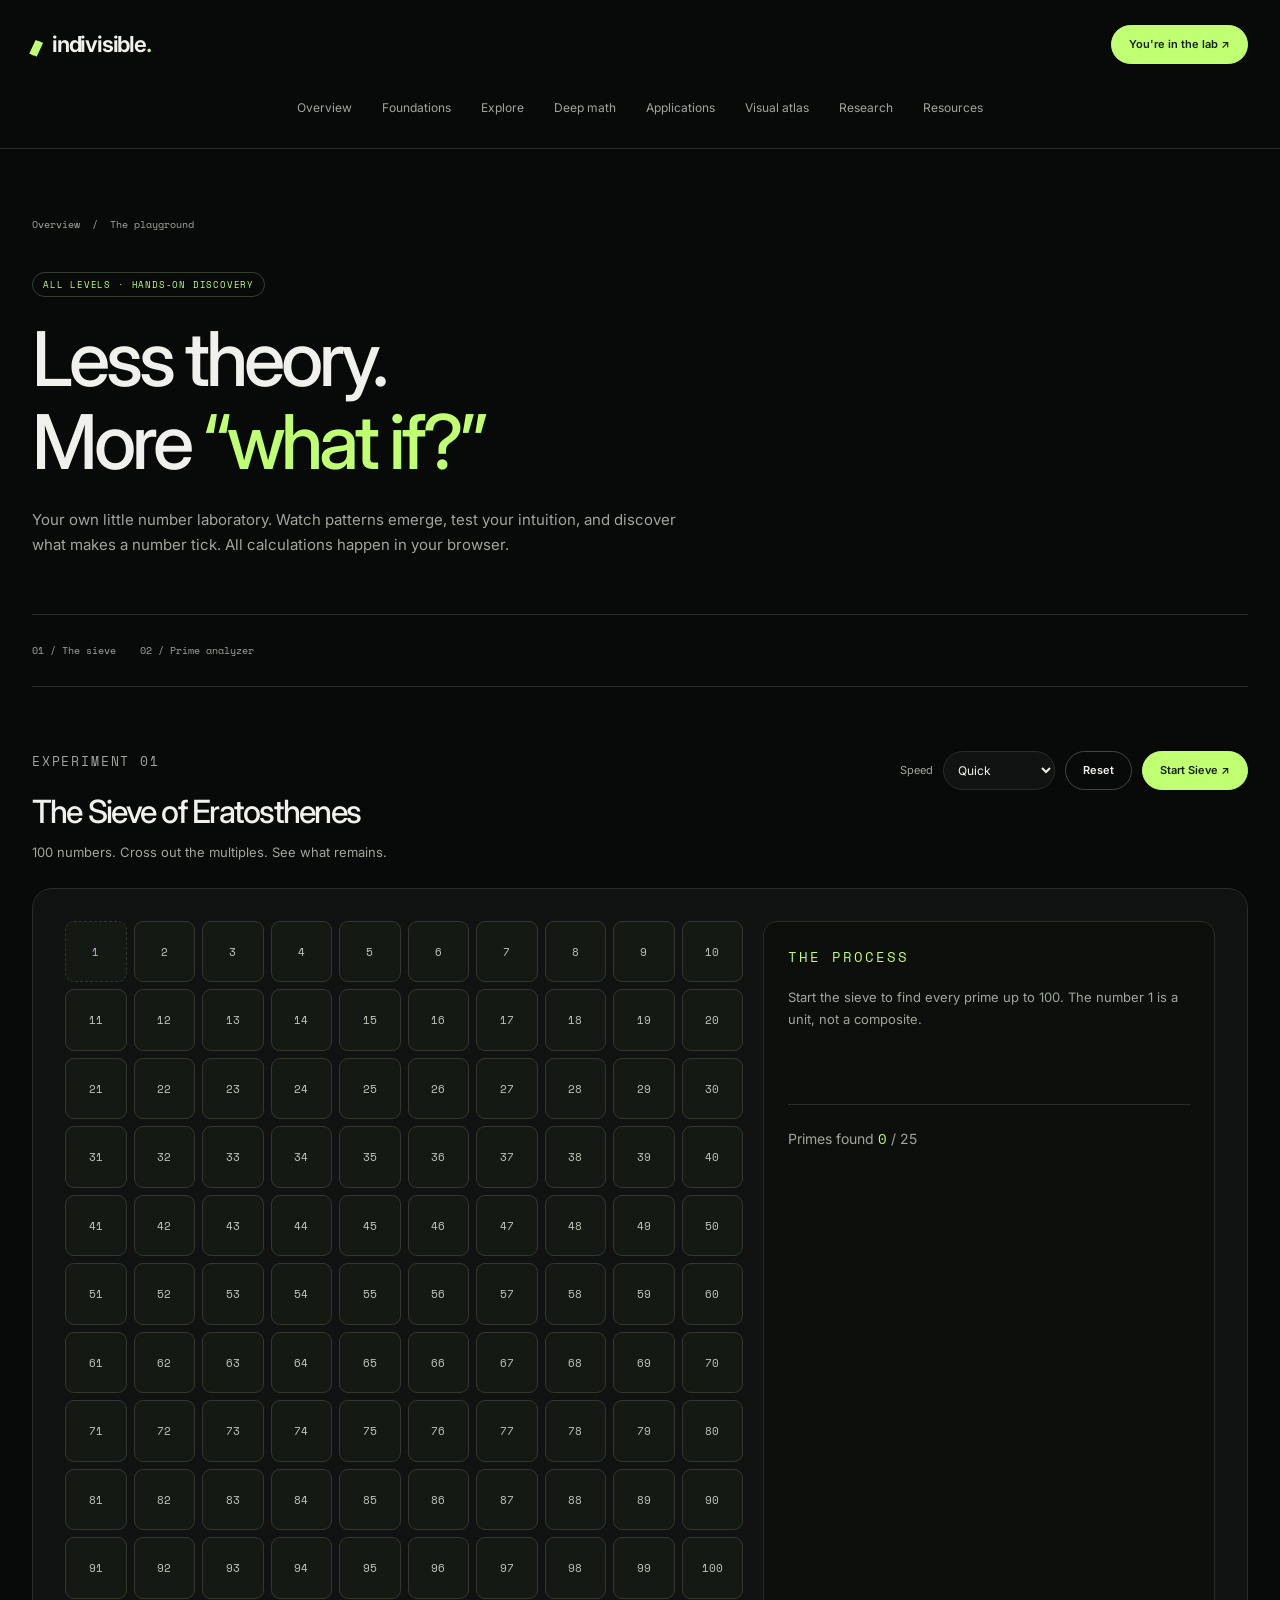
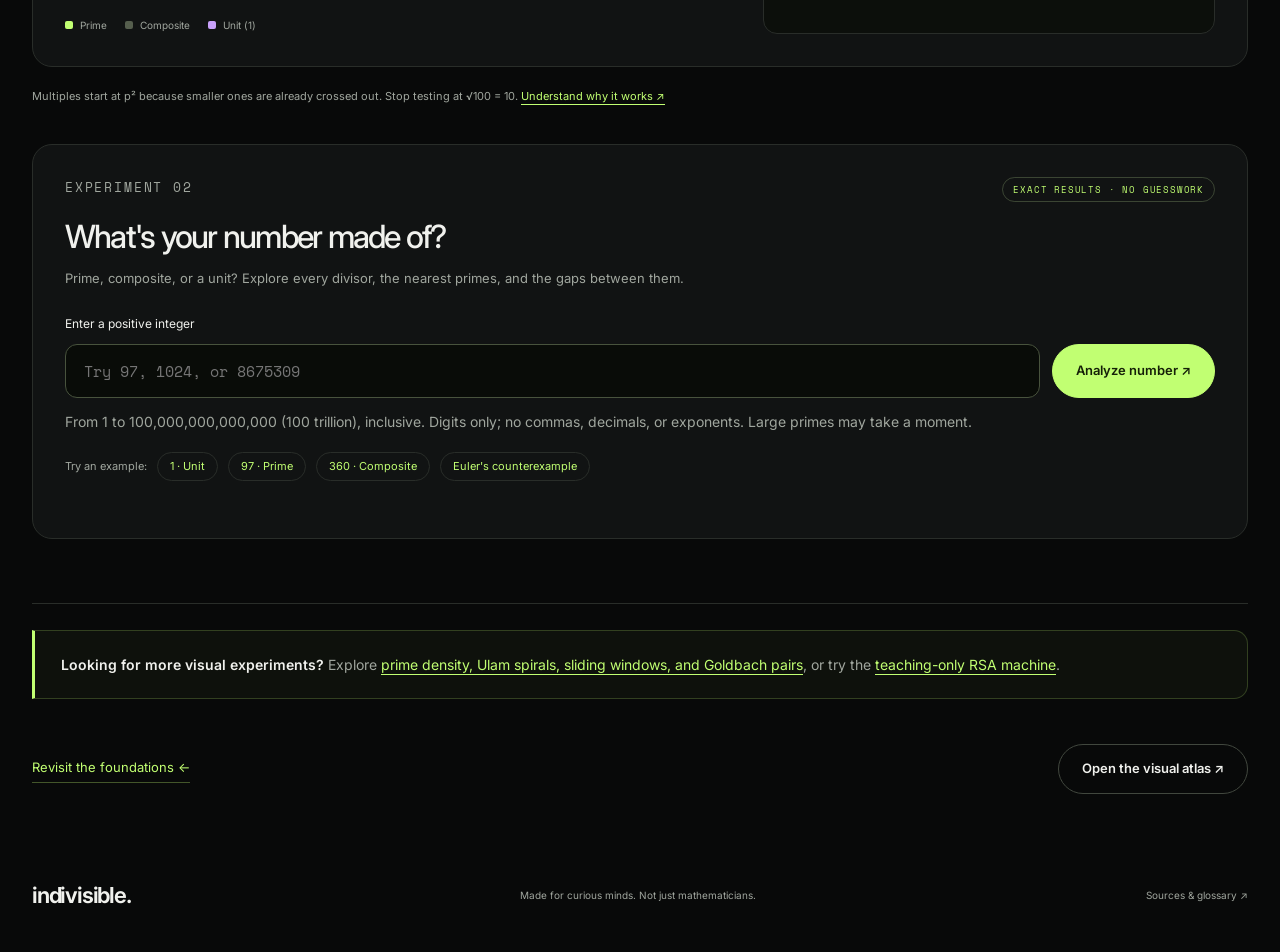
==== docs/playground.html @ 7be7fcda "Expand prime curriculum with visual lessons and research notes Add applications, research desk, elev" ====
<!DOCTYPE html>
<html lang="en">
<head>
    <meta charset="UTF-8"><meta name="viewport" content="width=device-width, initial-scale=1.0">
    <meta name="description" content="Explore an animated sieve and an exact prime analyzer with every divisor, nearest primes, and their gaps, for inputs up to 100 trillion.">
    <meta name="theme-color" content="#080909"><title>The Playground — Indivisible</title>
    <link rel="icon" type="image/svg+xml" href="assets/images/prism.svg"><link rel="stylesheet" href="assets/css/styles.css"><script src="scripts/math.js" defer></script><script src="scripts/app.js" defer></script>
</head>
<body>
    <a class="skip-link" href="#main">Skip to content</a>
    <header class="site-header">
        <a class="brand" href="index.html" aria-label="Indivisible home"><span class="brand-mark" aria-hidden="true">ıı</span> indivisible<span class="brand-dot">.</span></a>
        <nav aria-label="Main navigation"><a href="index.html">Overview</a><a href="foundations.html">Foundations</a><a href="explore.html">Explore</a><a href="advanced.html">Deep math</a><a href="applications.html">Applications</a><a href="visuals.html">Visual atlas</a><a href="research.html">Research</a><a href="resources.html">Resources</a></nav>
        <a class="button button-small" href="playground.html" aria-current="page">You're in the lab ↗</a>
    </header>
    <main id="main" class="container">
        <section class="page-hero">
            <div class="breadcrumbs"><a href="index.html">Overview</a><span>/</span><span>The playground</span></div>
            <span class="pill">ALL LEVELS · HANDS-ON DISCOVERY</span><h1>Less theory.<br>More <span class="text-lime">“what if?”</span></h1><p>Your own little number laboratory. Watch patterns emerge, test your intuition, and discover what makes a number tick. All calculations happen in your browser.</p>
        </section>
        <nav class="chapter-nav" aria-label="On this page"><a href="#interactive">01 / The sieve</a><a href="#analyzer">02 / Prime analyzer</a></nav>
        <noscript><p class="callout">These interactive tools require JavaScript. You can still read the <a class="prose-link" href="explore.html#algorithms">step-by-step sieve explanation</a>.</p></noscript>
        <section id="interactive" class="content-section">
            <div class="lab-toolbar"><div><p class="eyebrow">Experiment 01</p><h2>The Sieve of Eratosthenes</h2><p>100 numbers. Cross out the multiples. See what remains.</p></div><div class="lab-controls"><label for="sieveSpeed">Speed</label><select id="sieveSpeed"><option value="200">Step by step</option><option value="55" selected>Quick</option><option value="0">Instant</option></select><button type="button" id="resetBtn" class="button button-ghost button-small">Reset</button><button type="button" id="startBtn" class="button button-small">Start Sieve ↗</button></div></div>
            <div class="panel">
                <div class="sieve-layout">
                    <div><div id="gridContainer" class="sieve-grid" role="list" aria-label="Integers 1 to 100"></div><div class="legend"><span>Prime</span><span class="composite-key">Composite</span><span class="unit-key">Unit (1)</span></div></div>
                    <div class="sieve-status"><p class="eyebrow">The process</p><p id="statusText" role="status" aria-live="polite">Start the sieve to find every prime up to 100. The number 1 is a unit, not a composite.</p><p class="count-line">Primes found <span id="primeCount">0</span> / 25</p><div id="primeList" aria-label="Primes found"></div></div>
                </div>
            </div>
            <p class="source-note">Multiples start at p² because smaller ones are already crossed out. Stop testing at √100 = 10. <a href="explore.html#algorithms">Understand why it works ↗</a></p>
            <section id="analyzer" class="panel analyzer-section" aria-labelledby="analyzerTitle">
                <div class="lab-toolbar"><div><p class="eyebrow">Experiment 02</p><h2 id="analyzerTitle">What's your number made of?</h2><p>Prime, composite, or a unit? Explore every divisor, the nearest primes, and the gaps between them.</p></div><span class="pill">EXACT RESULTS · NO GUESSWORK</span></div>
                <form id="analyzerForm" novalidate>
                    <label class="input-label" for="primeInput">Enter a positive integer</label>
                    <div class="input-row"><input type="text" inputmode="numeric" id="primeInput" placeholder="Try 97, 1024, or 8675309" autocomplete="off" spellcheck="false" aria-describedby="inputHelp inputError" aria-invalid="false"><button type="submit" id="analyzeBtn" class="button">Analyze number ↗</button></div>
                    <p id="inputHelp" class="helper-text">From 1 to 100,000,000,000,000 (100 trillion), inclusive. Digits only; no commas, decimals, or exponents. Large primes may take a moment.</p>
                    <p id="inputError" class="error-message" role="alert"></p>
                </form>
                <div class="examples"><span>Try an example:</span><button type="button" data-example="1">1 · Unit</button><button type="button" data-example="97">97 · Prime</button><button type="button" data-example="360">360 · Composite</button><button type="button" data-example="4294967297">Euler's counterexample</button></div>
                <p id="analysisFeedback" class="analysis-feedback" role="status" aria-live="polite"></p>
                <div id="analyzerResult" hidden>
                    <div class="analysis-heading"><h3 id="classification"></h3><p id="classificationDetail"></p></div>
                    <section class="prime-neighbors" aria-labelledby="neighborsTitle">
                        <div class="divisor-toolbar"><h4 id="neighborsTitle">Your prime neighborhood</h4><p class="helper-text">The nearest primes strictly before and after your number.</p></div>
                        <div class="neighbor-grid">
                            <div class="neighbor-card"><span class="eyebrow">← Previous prime</span><strong id="previousPrime"></strong><p id="previousDistance"></p></div>
                            <div class="neighbor-card neighbor-input"><span class="eyebrow">Your number</span><strong id="neighborInput"></strong><p>Distances are measured from here.</p></div>
                            <div class="neighbor-card"><span class="eyebrow">Next prime →</span><strong id="nextPrime"></strong><p id="nextDistance"></p></div>
                        </div>
                        <div class="neighbor-span"><span>Span between surrounding primes</span><strong id="neighborSpan"></strong><p id="neighborExplanation"></p></div>
                        <p id="neighborLimitNote" class="helper-text" hidden>The next prime is above the analyzer's 100-trillion input limit; it is shown here for context.</p>
                    </section>
                    <div class="divisor-toolbar"><h4>Every positive divisor (<span id="divisorCount">0</span>)</h4><p class="helper-text">Select a divisor to reveal its factor pair.</p></div>
                    <div id="divisorList" class="divisor-list" role="region" aria-label="All positive divisors, in ascending order" tabindex="0"></div>
                    <p id="factorPair" aria-live="polite">Choose a divisor above.</p>
                </div>
            </section>
        </section>
        <div class="callout"><strong>Looking for more visual experiments?</strong> Explore <a class="prose-link" href="visuals.html">prime density, Ulam spirals, sliding windows, and Goldbach pairs</a>, or try the <a class="prose-link" href="applications.html#rsa">teaching-only RSA machine</a>.</div>
        <div class="next-chapter"><a class="text-link" href="foundations.html">Revisit the foundations ←</a><a class="button button-ghost" href="visuals.html">Open the visual atlas ↗</a></div>
    </main>
    <footer class="site-footer container"><a class="brand" href="index.html">indivisible.</a><p>Made for curious minds. Not just mathematicians.</p><a href="resources.html">Sources &amp; glossary ↗</a></footer>
</body>
</html>
---- docs/assets/css/styles.css ----
@import url('https://fonts.googleapis.com/css2?family=Inter:wght@400;450;500;550;600;650;700;750;800&family=Space+Mono:wght@400;700&display=swap');

:root { color-scheme: dark; --bg: #080909; --surface: #111313; --surface-high: #191c1b; --line: #292d29; --text: #f0f1ed; --muted: #a0a69e; --lime: #c1ff72; --purple: #c8a0fa; --cyan: #99e3e1; --font: 'Inter', Arial, sans-serif; --mono: 'Space Mono', monospace; }
* { box-sizing: border-box; }
html { scroll-behavior: smooth; scroll-padding-top: 120px; }
body { margin: 0; background: var(--bg); color: var(--text); font-family: var(--font); font-size: 15px; line-height: 1.7; -webkit-font-smoothing: antialiased; }
a { color: inherit; text-decoration: none; }
button, input, select { font: inherit; }
button, select { cursor: pointer; }
button:disabled { cursor: wait; opacity: .55; }
button { color: inherit; }
button, a, input, select, summary { -webkit-tap-highlight-color: transparent; }
:focus-visible { outline: 2px solid var(--lime); outline-offset: 5px; }
::selection { background: var(--lime); color: var(--bg); }
[hidden] { display: none !important; }
h1, h2, h3, h4, p { margin: 0; }
h1, h2, h3 { font-weight: 500; letter-spacing: -.055em; line-height: 1.1; }
h1 { font-size: clamp(48px, 5.9vw, 86px); }
h2 { font-size: clamp(32px, 4vw, 54px); }
h3 { font-size: 26px; letter-spacing: -.035em; }
h4 { font-size: 18px; }
p { color: var(--muted); }
sup { font-size: .55em; }
code, .mono { font-family: var(--mono); }
code { color: var(--lime); font-size: .9em; overflow-wrap: anywhere; }
strong { color: var(--text); font-weight: 600; }
.container { width: min(1280px, calc(100% - 96px)); margin-inline: auto; }
.section { padding-block: 85px; }
.text-lime { color: var(--lime); }
.muted { color: var(--muted); }
.eyebrow { font: 10px/1.6 var(--mono); letter-spacing: .14em; text-transform: uppercase; color: var(--muted); margin-bottom: 22px; }
.status-dot { display: inline-block; width: 7px; height: 7px; background: var(--lime); border-radius: 50%; margin-right: 9px; box-shadow: 0 0 12px #c1ff7250; }
.skip-link { position: fixed; left: 20px; top: -80px; z-index: 100; background: var(--lime); color: var(--bg); padding: 10px 20px; border-radius: 10px; }
.skip-link:focus { top: 10px; }
.site-header { min-height: 94px; width: min(1440px, 100%); padding: 20px 48px; margin: auto; display: flex; gap: 32px; align-items: center; justify-content: space-between; border-bottom: 1px solid var(--line); }
.brand { display: inline-flex; align-items: center; flex-shrink: 0; font-size: 22px; font-weight: 650; letter-spacing: -.055em; }
.brand-mark { font-size: 29px; letter-spacing: -5px; font-weight: 800; transform: rotate(25deg); margin-right: 14px; color: var(--lime); }
.brand-dot { color: var(--lime); }
.site-header nav { display: flex; gap: 25px; font-size: 12px; align-items: center; }
.site-header nav a { color: var(--muted); padding-block: 9px; white-space: nowrap; transition: color .2s; }
.site-header nav a:hover, .site-header nav a[aria-current] { color: var(--lime); }
.button { display: inline-flex; justify-content: center; align-items: center; gap: 24px; padding: 14px 23px; border: 1px solid var(--lime); border-radius: 100px; background: var(--lime); color: #152008; font-size: 13px; font-weight: 600; line-height: 1.5; transition: background .2s, transform .2s; }
.button:hover { background: #d7ffa6; transform: translateY(-2px); }
.button-small { padding: 10px 17px; font-size: 11px; white-space: nowrap; }
.button-ghost { background: transparent; color: var(--text); border-color: #41473e; }
.button-ghost:hover { background: #20271c; }
.button-row { display: flex; flex-wrap: wrap; gap: 14px; margin-top: 30px; }
.text-link { color: var(--lime); font-size: 13px; display: inline-block; border-bottom: 1px solid #c1ff7250; padding-bottom: 4px; }
.text-link:hover { border-color: var(--lime); }
.hero { display: grid; grid-template-columns: 1.05fr 1fr; align-items: center; min-height: 705px; padding-block: 62px 68px; position: relative; }
.hero-copy { position: relative; z-index: 1; }
.hero h1 { margin-bottom: 30px; }
.hero-description { font-size: 14px; line-height: 1.85; }
.hero-caption { display: flex; align-items: center; gap: 12px; font-size: 11px; color: var(--muted); margin-top: 39px; }
.mini-orbit { font-size: 25px; color: var(--lime); }
.hero-art { position: relative; min-width: 0; height: 570px; overflow: clip; background: radial-gradient(ellipse at 55% 48%, #648c1820, transparent 57%); }
.prism { width: 110%; height: 100%; position: absolute; top: 0; left: -5%; object-fit: contain; animation: float 9s ease-in-out infinite; }
.orbital { position: absolute; width: 92%; height: 58%; border: 1px solid #73836425; border-radius: 50%; left: 6%; top: 22%; transform: rotate(-36deg); }
.orbital-two { transform: rotate(42deg); width: 80%; left: 14%; }
.art-coordinate { position: absolute; font: 8px var(--mono); letter-spacing: .15em; color: #8a9586; }
.coordinate-top { top: 3%; right: 0; }
.coordinate-bottom { bottom: 0; left: 22%; }
.floating-number { position: absolute; width: 47px; height: 47px; border: 1px solid #7b8b6e60; border-radius: 14px; display: grid; place-items: center; font: 17px var(--mono); backdrop-filter: blur(12px); box-shadow: inset 0 0 20px #b9ff7710; }
.number-two { top: 15%; left: 8%; color: var(--lime); transform: rotate(-12deg); }
.number-three { right: 1%; top: 50%; color: var(--cyan); transform: rotate(13deg); }
.number-five { bottom: 9%; left: 15%; color: var(--purple); transform: rotate(8deg); }
.art-tag { position: absolute; bottom: 14%; right: 2%; border: 1px solid #86947e50; border-radius: 20px; background: #1b2319b0; padding: 7px 13px; font-size: 9px; backdrop-filter: blur(12px); }
@keyframes float { 50% { transform: translateY(-14px) rotate(2deg); } }
.ticker { border-block: 1px solid var(--line); background: #101210; overflow: hidden; }
.ticker-inner { display: flex; align-items: center; justify-content: space-between; gap: 32px; padding-block: 19px; white-space: nowrap; font: 9px var(--mono); letter-spacing: .08em; }
.asterisk { color: var(--lime); font-size: 22px; }
.section-heading { display: flex; justify-content: space-between; align-items: flex-end; gap: 35px; margin-bottom: 40px; }
.section-heading > p { font-size: 13px; max-width: 390px; }
.level-grid { display: grid; grid-template-columns: repeat(3, 1fr); gap: 20px; }
.level-card { padding: 28px; border: 1px solid var(--line); border-radius: 20px; background: linear-gradient(150deg, #161a14, #0f110f 70%); display: flex; flex-direction: column; transition: transform .25s, border-color .25s; }
.level-card:hover { transform: translateY(-7px); border-color: var(--lime); }
.level-purple { background: linear-gradient(150deg, #1b1722, #101012 70%); }
.level-purple:hover { border-color: var(--purple); }
.level-cyan { background: linear-gradient(150deg, #142022, #101213 70%); }
.level-cyan:hover { border-color: var(--cyan); }
.card-top, .card-footer { display: flex; justify-content: space-between; align-items: center; gap: 10px; }
.pill { display: inline-flex; padding: 5px 10px; border: 1px solid #71845c70; border-radius: 30px; font: 9px var(--mono); color: var(--lime); letter-spacing: .09em; }
.level-purple .pill { color: var(--purple); border-color: #8668a580; }
.level-cyan .pill { color: var(--cyan); border-color: #578b8a80; }
.card-arrow { font-size: 23px; color: var(--muted); }
.level-symbol { height: 158px; display: flex; justify-content: center; align-items: center; font: 70px var(--mono); letter-spacing: -.1em; color: var(--lime); text-shadow: 0 8px 40px #bcff6940; }
.level-symbol span { color: #46553b; transform: translateY(-8px) rotate(-14deg); }
.level-cyan .level-symbol { color: var(--cyan); text-shadow: 0 8px 40px #99e3e140; }
.level-cyan .level-symbol span { color: #43625f; margin-left: 12px; }
.symbol-rings { position: relative; }
.symbol-rings i { position: absolute; border: 12px solid #c5a0eb; width: 100px; height: 100px; border-radius: 50%; transform: rotateX(57deg) rotateY(-15deg); box-shadow: 0 8px 0 #594773; }
.symbol-rings i:nth-child(2) { top: 36px; left: calc(50% - 20px); border-color: #8a70a6; }
.symbol-rings i:nth-child(3) { top: 20px; left: calc(50% - 77px); border-color: #e0c0ff; }
.level-card .eyebrow { font-size: 8px; margin-bottom: 12px; }
.level-card h3 { margin-bottom: 16px; }
.level-card p:not(.eyebrow) { font-size: 12px; line-height: 1.9; }
.card-footer { border-top: 1px solid var(--line); margin-top: auto; padding-top: 22px; font: 8px/1.8 var(--mono); color: var(--muted); }
.level-card > div:nth-last-child(2) { padding-bottom: 27px; }
.feature-panel { border: 1px solid #3b4930; border-radius: 25px; padding: 64px; background: radial-gradient(ellipse at 90% 70%, #52732625, transparent 65%), #11150f; display: grid; grid-template-columns: 1.15fr 1fr; gap: 90px; align-items: center; }
.feature-panel h2 { margin-bottom: 24px; }
.feature-panel p:not(.eyebrow) { max-width: 415px; font-size: 13px; margin-bottom: 28px; }
.preview-grid { display: grid; grid-template-columns: repeat(5, 1fr); gap: 9px; transform: rotate(-7deg); }
.preview-grid span { aspect-ratio: 1; display: grid; place-items: center; border: 1px solid #35412f; border-radius: 11px; color: #687361; background: #182014; font-family: var(--mono); font-size: 16px; }
.preview-grid .lit { background: var(--lime); color: #243217; border-color: var(--lime); box-shadow: 0 0 24px #c1ff7218; }
.record-teaser { text-align: center; padding-block: 65px 115px; }
.record-equation { font: clamp(40px, 6.2vw, 78px) var(--mono); color: var(--lime); letter-spacing: -.06em; margin-block: 35px 20px; }
.record-equation sup { vertical-align: super; }
.record-teaser p:not(.eyebrow) { font-size: 13px; margin-bottom: 24px; }
.journey-end { border-block: 1px solid var(--line); padding-block: 42px; display: flex; justify-content: space-between; align-items: center; gap: 20px; }
.journey-end .eyebrow { margin: 0; }
.journey-end > a { font-size: clamp(26px, 4vw, 50px); letter-spacing: -.05em; }
.journey-end > a span { color: var(--lime); margin-left: 30px; }
.site-footer { display: flex; justify-content: space-between; align-items: center; padding-block: 38px; gap: 25px; }
.site-footer p, .site-footer > a:last-child { font-size: 10px; color: var(--muted); }

/* Learning pages share a quiet reading surface around the interactive elements. */
.page-hero { padding-block: 68px 56px; border-bottom: 1px solid var(--line); position: relative; }
.breadcrumbs { color: var(--muted); font: 10px var(--mono); margin-bottom: 38px; display: flex; gap: 12px; flex-wrap: wrap; }
.breadcrumbs a:hover { color: var(--lime); }
.page-hero .pill { margin-bottom: 20px; }
.page-hero h1 { max-width: 950px; margin-bottom: 24px; }
.page-hero > p:not(.eyebrow) { max-width: 650px; font-size: 15px; }
.chapter-nav { display: flex; gap: 24px; overflow-x: auto; padding-block: 24px; font: 10px var(--mono); color: var(--muted); border-bottom: 1px solid var(--line); }
.chapter-nav a { white-space: nowrap; padding: 4px 0; }
.chapter-nav a:hover { color: var(--lime); }
.content-section { padding-block: 64px; border-bottom: 1px solid var(--line); }
.content-section > h2 { margin-bottom: 25px; }
.lead { max-width: 760px; margin-bottom: 30px; }
.reading-grid { display: grid; grid-template-columns: repeat(2, minmax(0, 1fr)); gap: 24px; }
.reading-grid.three { grid-template-columns: repeat(3, minmax(0, 1fr)); }
.panel { background: var(--surface); padding: 32px; border: 1px solid var(--line); border-radius: 20px; min-width: 0; }
.panel h3, .panel h4 { margin-bottom: 18px; }
.panel p + p { margin-top: 18px; }
.panel p, .panel li { font-size: 14px; }
.panel .big-number { font: 52px var(--mono); color: var(--lime); margin-bottom: 20px; }
.panel ul, .panel ol { color: var(--muted); padding-left: 20px; }
.panel li + li { margin-top: 12px; }
.callout { background: #c1ff7209; border: 1px solid #c1ff7233; border-left: 3px solid var(--lime); border-radius: 0 14px 14px 0; padding: 22px 26px; margin-top: 26px; color: var(--muted); font-size: 14px; }
.callout.purple { border-color: #c8a0fa44; border-left-color: var(--purple); background: #c8a0fa08; }
.formula { font: clamp(18px, 2.3vw, 30px)/1.9 var(--mono); color: var(--lime); padding: 22px 0; overflow-wrap: anywhere; }
.source-note { font-size: 11px; color: var(--muted); margin-block: 20px; }
.source-note a, .prose-link { color: var(--lime); text-decoration: underline; text-underline-offset: 4px; }
.timeline { margin-top: 40px; }
.timeline-item { display: grid; grid-template-columns: 170px 1fr; gap: 42px; position: relative; padding-bottom: 36px; }
.timeline-item time { font: 12px var(--mono); color: var(--lime); padding-top: 6px; }
.timeline-item > div { border-left: 1px solid var(--line); padding-left: 32px; padding-bottom: 10px; position: relative; }
.timeline-item > div::before { content: ''; position: absolute; width: 9px; height: 9px; border-radius: 50%; background: var(--lime); left: -5px; top: 8px; }
.timeline-item h3 { font-size: 23px; margin-bottom: 12px; }
.timeline-item p { max-width: 720px; font-size: 14px; }
.table-scroll { overflow-x: auto; border: 1px solid var(--line); border-radius: 16px; }
table { width: 100%; border-collapse: collapse; text-align: left; font-size: 13px; }
caption { text-align: left; padding: 18px 22px; color: var(--muted); font-size: 11px; }
th, td { padding: 20px 22px; border-bottom: 1px solid var(--line); white-space: nowrap; }
th { font: 10px var(--mono); text-transform: uppercase; color: var(--muted); background: var(--surface); }
tbody tr:last-child td { border-bottom: 0; }
tbody tr:first-child { background: #c1ff7208; }
.tabs { display: flex; gap: 10px; overflow-x: auto; margin-bottom: 22px; padding: 5px; }
[role="tab"] { border: 1px solid var(--line); border-radius: 40px; background: transparent; padding: 12px 22px; color: var(--muted); white-space: nowrap; font-size: 12px; }
[role="tab"][aria-selected="true"] { background: var(--lime); color: #17210e; border-color: var(--lime); }
.algorithm-meta { display: flex; gap: 10px; flex-wrap: wrap; margin-bottom: 25px; }
.algorithm-meta .pill { color: var(--cyan); border-color: #99e3e140; }
.details-list { display: grid; gap: 12px; margin-top: 25px; }
details { border: 1px solid var(--line); border-radius: 14px; background: var(--surface); padding: 19px 24px; }
summary { cursor: pointer; color: var(--text); }
details[open] summary { color: var(--lime); margin-bottom: 18px; }
.prime-range { font: 12px/2.2 var(--mono); color: var(--muted); }
.next-chapter { display: flex; justify-content: space-between; flex-wrap: wrap; gap: 20px; align-items: center; padding-block: 45px; }
.glossary { display: grid; grid-template-columns: repeat(2, minmax(0, 1fr)); gap: 20px; margin: 0; }
.glossary > div { border-bottom: 1px solid var(--line); padding: 22px 0; }
dt { font-size: 19px; color: var(--lime); margin-bottom: 10px; }
dd { margin: 0; color: var(--muted); font-size: 14px; }
.source-list { list-style: none; padding: 0; }
.source-list li { padding: 20px 0; border-bottom: 1px solid var(--line); }
.source-list a { color: var(--lime); }
.source-list p { font-size: 13px; margin-top: 5px; }
.lab-toolbar { display: flex; justify-content: space-between; align-items: flex-start; gap: 25px; flex-wrap: wrap; margin-bottom: 25px; }
.lab-toolbar h2 { font-size: 32px; margin-bottom: 12px; }
.lab-toolbar p { font-size: 13px; }
.lab-controls { display: flex; align-items: center; gap: 10px; flex-wrap: wrap; }
.lab-controls label { font-size: 11px; color: var(--muted); }
select { background: var(--surface); color: var(--text); border: 1px solid var(--line); border-radius: 30px; padding: 10px; font-size: 12px; }
.sieve-layout { display: grid; grid-template-columns: 1.7fr 1fr; gap: 30px; }
.sieve-grid { display: grid; grid-template-columns: repeat(10, minmax(0, 1fr)); gap: 7px; }
.number-cell { aspect-ratio: 1; display: grid; place-items: center; font: 13px var(--mono); border: 1px solid #32382e; border-radius: 9px; background: #151914; color: #c1c8ba; transition: background .2s, color .2s, transform .2s; }
.number-cell.prime { background: var(--lime); color: #192610; border-color: var(--lime); }
.number-cell.composite { color: #858b80; background: #0c0e0b; text-decoration: line-through; border-color: #232720; }
.number-cell.unit { border-style: dashed; color: var(--purple); }
.number-cell.current { border-color: var(--cyan); background: #224b43; transform: scale(1.08); color: #fff; }
.legend { display: flex; gap: 18px; flex-wrap: wrap; margin-top: 18px; font-size: 10px; color: var(--muted); }
.legend span::before { content: ''; display: inline-block; width: 8px; height: 8px; border-radius: 2px; margin-right: 7px; background: var(--lime); }
.legend .composite-key::before { background: #555e4d; }
.legend .unit-key::before { background: var(--purple); }
.sieve-status { background: #0c0f0b; border: 1px solid var(--line); border-radius: 14px; padding: 24px; }
.sieve-status .eyebrow { color: var(--lime); margin-bottom: 15px; }
#statusText { min-height: 100px; font-size: 13px; }
.count-line { border-top: 1px solid var(--line); padding-top: 22px; margin-top: 20px; font-size: 12px; }
#primeCount { color: var(--lime); font-family: var(--mono); }
#primeList { display: flex; flex-wrap: wrap; gap: 6px; margin-top: 18px; }
#primeList span { padding: 4px 7px; border-radius: 5px; background: #c1ff7210; color: var(--lime); font: 11px var(--mono); }
.analyzer-section { margin-top: 38px; }
.input-label { display: block; margin-bottom: 10px; font-size: 12px; color: var(--text); }
.input-row { display: flex; gap: 12px; margin-bottom: 12px; }
.input-row input { min-width: 0; flex: 1; border: 1px solid #48533d; background: #090c08; border-radius: 12px; padding: 15px 18px; color: var(--text); font: 15px var(--mono); }
.input-row input[aria-invalid="true"] { border-color: #ffab9c; }
.helper-text { font-size: 11px; }
.examples { margin-block: 17px 25px; display: flex; flex-wrap: wrap; align-items: center; gap: 10px; font-size: 11px; color: var(--muted); }
.examples button { border: 1px solid var(--line); background: transparent; border-radius: 20px; color: var(--lime); padding: 4px 12px; font-size: 11px; }
.error-message { color: #ffab9c; font-size: 13px; }
.analysis-feedback { margin-top: 20px; font-size: 13px; color: var(--lime); }
.analysis-heading { margin-bottom: 20px; overflow-wrap: anywhere; }
.analysis-heading h3 { color: var(--lime); margin-bottom: 9px; }
.divisor-toolbar { display: flex; justify-content: space-between; align-items: center; gap: 20px; margin-block: 28px 15px; }
.divisor-toolbar h4 { font-size: 14px; }
.prime-neighbors { border-block: 1px solid var(--line); padding-bottom: 24px; margin-top: 28px; }
.neighbor-grid { display: grid; grid-template-columns: repeat(3, minmax(0, 1fr)); gap: 12px; }
.neighbor-card { border: 1px solid #38432e; background: #0d120b; border-radius: 14px; padding: 22px 18px; min-width: 0; }
.neighbor-card .eyebrow { display: block; margin-bottom: 14px; font-size: 9px; }
.neighbor-card strong { display: block; color: var(--lime); font: clamp(14px, 1.65vw, 23px)/1.6 var(--mono); overflow-wrap: anywhere; }
.neighbor-card p { margin-top: 12px; font-size: 11px; overflow-wrap: anywhere; }
.neighbor-input { background: #c1ff7210; border-color: #c1ff7244; }
.neighbor-input strong { color: var(--text); }
.neighbor-span { padding-top: 20px; }
.neighbor-span > span { display: block; color: var(--muted); font-size: 12px; }
.neighbor-span strong { display: block; color: var(--lime); font: 14px/1.8 var(--mono); margin-top: 6px; overflow-wrap: anywhere; }
.neighbor-span p, #neighborLimitNote { font-size: 11px; margin-top: 10px; }
.divisor-list { display: flex; flex-wrap: wrap; gap: 8px; max-height: 260px; overflow-y: auto; border: 1px solid var(--line); border-radius: 12px; padding: 15px; overscroll-behavior: contain; }
.divisor-list button { border: 1px solid #38432e; background: #151c11; color: var(--text); border-radius: 7px; padding: 7px 11px; font: 12px var(--mono); }
.divisor-list button:hover, .divisor-list button[aria-pressed="true"] { background: var(--lime); color: #13220a; }
#factorPair { margin-top: 17px; color: var(--lime); font: 13px/1.8 var(--mono); overflow-wrap: anywhere; min-height: 26px; }
.wave-visual { height: 95px; display: flex; align-items: center; justify-content: center; gap: 7px; margin: 25px 0; }
.wave-visual i { height: var(--height); width: 5px; border-radius: 4px; background: linear-gradient(var(--purple), #674793); }
.clock-visual { border: 1px solid #758957; border-radius: 50%; width: 115px; height: 115px; margin: 25px auto; position: relative; display: grid; place-items: center; font: 30px var(--mono); color: var(--lime); background: radial-gradient(#c1ff7210, transparent); }
.clock-visual::after { content: 'mod 7'; font: 9px var(--mono); position: absolute; bottom: 16px; color: var(--muted); }
@media (min-width: 1500px) { .hero { min-height: 770px; } .hero-art { height: 620px; } }
@media (max-width: 1280px) {
    .container { width: calc(100% - 64px); }
    .site-header { padding-inline: 32px; gap: 20px; flex-wrap: wrap; }
    .site-header nav { order: 3; width: 100%; justify-content: center; gap: 30px; }
    .hero { min-height: 630px; }
    .hero-art { height: 470px; }
    .level-card { padding: 23px; }
    .feature-panel { padding: 40px; gap: 45px; }
    .ticker-inner { justify-content: flex-start; }
    .sieve-layout { grid-template-columns: 1.5fr 1fr; gap: 20px; }
    .number-cell { font-size: 11px; }
}
@media (max-width: 760px) {
    .container { width: calc(100% - 40px); }
    .site-header { padding: 17px 20px 12px; gap: 15px; }
    .site-header nav { overflow-x: auto; justify-content: flex-start; gap: 24px; min-width: 0; scrollbar-width: thin; scrollbar-color: #3a4530 transparent; }
    .brand { font-size: 21px; }
    .hero { grid-template-columns: 1fr; padding-top: 48px; padding-bottom: 28px; }
    .hero h1 { font-size: clamp(45px, 10vw, 74px); }
    .hero-description { font-size: 13px; }
    .hero-art { height: 420px; width: 100%; max-width: 470px; margin: 35px auto 0; }
    .hero-caption { margin-top: 25px; }
    .art-tag { right: 2%; }
    .coordinate-top { right: 5%; }
    .section { padding-block: 50px; }
    .section-heading { flex-direction: column; align-items: flex-start; gap: 20px; }
    .level-grid { grid-template-columns: 1fr; }
    .level-card { padding: 28px; }
    .level-symbol { height: 140px; }
    .level-card p:not(.eyebrow) { font-size: 14px; }
    .card-footer { font-size: 9px; }
    .feature-panel { grid-template-columns: 1fr; gap: 55px; padding: 32px 25px 45px; }
    .preview-grid { max-width: 320px; width: 90%; margin: auto; }
    .record-teaser { padding-block: 45px 70px; }
    .record-equation { font-size: clamp(29px, 8vw, 50px); }
    .journey-end, .site-footer { flex-wrap: wrap; }
    .site-footer { gap: 18px; }
    .site-footer p { order: 3; width: 100%; }
    .page-hero { padding-block: 40px; }
    .page-hero h1 { font-size: 46px; }
    .content-section { padding-block: 42px; }
    .reading-grid, .reading-grid.three, .glossary { grid-template-columns: 1fr; }
    .panel { padding: 23px; }
    .timeline-item { grid-template-columns: 1fr; gap: 14px; padding-bottom: 30px; }
    .timeline-item > div { padding-left: 23px; }
    .sieve-layout { grid-template-columns: 1fr; }
    .sieve-grid { gap: 4px; }
    .number-cell { border-radius: 5px; font-size: 11px; }
    #statusText { min-height: 65px; }
    .input-row { flex-direction: column; }
    .input-row input { width: 100%; font-size: 13px; }
    .divisor-toolbar { align-items: flex-start; flex-direction: column; gap: 8px; }
    .neighbor-grid { grid-template-columns: 1fr; }
    .neighbor-card strong { font-size: 19px; }
    .desktop-break { display: none; }
}
@media (max-width: 380px) { .hero h1 { font-size: 41px; } .hero-art { height: 335px; } .number-cell { font-size: 9px; } .panel { padding: 17px; } .button { padding-inline: 18px; } .page-hero h1 { font-size: 39px; } }
@media (prefers-reduced-motion: reduce) { html { scroll-behavior: auto; } *, *::before, *::after { animation: none !important; transition: none !important; } }

/* Shared teaching surfaces: data remains readable independently of the graphics. */
.interactive-lesson { margin-top: 28px; }
.lesson-controls { display: flex; align-items: flex-end; flex-wrap: wrap; gap: 18px; margin-bottom: 20px; }
.lesson-controls label { display: flex; flex-direction: column; gap: 8px; font-size: 12px; color: var(--muted); flex: 1 1 170px; min-width: 0; max-width: 290px; }
.lesson-controls input, .lesson-controls select, .catalog-search { min-width: 0; width: 100%; background: #090c08; color: var(--text); border: 1px solid #48533d; border-radius: 10px; padding: 12px 15px; font: 13px var(--mono); }
.lesson-controls input[type="range"] { accent-color: var(--lime); padding: 10px 0; min-height: 45px; border: 0; }
.lesson-svg { display: block; width: 100%; height: auto; max-height: 380px; margin: 20px auto; overflow: visible; }
.factor-svg { max-height: 530px; }
.window-svg { max-height: 170px; }
.spiral-svg { max-width: 620px; max-height: none; overflow: hidden; background: #0a0d08; border: 1px solid var(--line); border-radius: 10px; }
.spiral-svg rect { cursor: pointer; }
.clock-svg { max-width: 310px; }
.lesson-summary { color: var(--lime); font: 13px/1.9 var(--mono); margin-top: 24px; overflow-wrap: anywhere; }
.lesson-summary + p { margin-top: 14px; }
.lesson-notes { margin-top: 26px; }
.content-section > details, .lesson-notes + details { margin-top: 20px; }
details p { font-size: 14px; }
details p + p { margin-top: 15px; }
.discovery-card { display: block; transition: border-color .2s, transform .2s; }
.discovery-card:hover { border-color: var(--lime); transform: translateY(-3px); }
.discovery-card h3, .panel > .pill + h3, .panel > .status-label + h3 { margin-top: 24px; }
.euclid-steps { padding-left: 24px; margin: 28px 0; }
.euclid-step { padding-block: 12px; font: 15px/1.8 var(--mono); }
.remainder-bar { display: block; height: 5px; background: linear-gradient(90deg, var(--lime), #47622a); margin-top: 9px; border-radius: 5px; }
.chart-legend { display: flex; flex-wrap: wrap; gap: 20px; font-size: 11px; }
.chart-legend span::before { content: ''; display: inline-block; width: 16px; height: 3px; vertical-align: middle; margin-right: 7px; }
.key-lime::before { background: var(--lime); }
.key-purple::before { background: var(--purple); }
.metric-row { display: grid; grid-template-columns: repeat(2, minmax(0, 1fr)); gap: 18px; }
.metric-card { border: 1px solid var(--line); border-radius: 14px; padding: 22px; background: #0c100a; min-width: 0; }
.metric-card > span { display: block; color: var(--muted); font-size: 12px; margin-bottom: 14px; }
.metric-card strong { color: var(--lime); font: clamp(23px, 3vw, 38px) var(--mono); overflow-wrap: anywhere; }
.metric-card small { display: block; color: var(--muted); font-size: 12px; margin-top: 10px; }
.rsa-flow { margin-block: 25px; }
.compact-table { align-self: start; }
.compact-table th, .compact-table td { text-align: center; padding: 8px 9px; font: 11px var(--mono); }
.compact-table caption { padding: 12px; font-size: 10px; }
.compact-table .inverse-cell { color: #152008; background: var(--lime); }
.comparison-row { margin: 25px 0; display: grid; grid-template-columns: minmax(0, 1fr) auto; gap: 12px; align-items: center; }
.comparison-row > span { color: var(--muted); font-size: 13px; }
.comparison-row > strong { font: 15px var(--mono); }
.comparison-track { height: 16px; border-radius: 8px; background: #242b20; overflow: hidden; grid-column: 1 / -1; }
.comparison-track i { height: 100%; display: block; background: var(--purple); border-radius: 8px; }
.comparison-track .lime-bar { background: var(--lime); }
.pair-list { max-height: 380px; overflow-y: auto; margin-top: 25px; padding: 8px; border: 1px solid var(--line); border-radius: 12px; overscroll-behavior: contain; }
.goldbach-pair { display: grid; grid-template-columns: 105px 1fr; align-items: center; gap: 15px; padding: 8px; }
.goldbach-pair > span:first-child { font: 12px var(--mono); color: var(--text); }
.pair-bar { display: block; height: 14px; background: var(--purple); border-radius: 5px; overflow: hidden; }
.pair-bar i { height: 100%; display: block; background: var(--lime); }
.scroll-notes { max-height: 180px; overflow-y: auto; padding: 15px; border: 1px solid var(--line); border-radius: 10px; }
.topic-grid { display: grid; grid-template-columns: repeat(3, minmax(0, 1fr)); gap: 15px; margin-top: 30px; }
.topic-card { padding: 23px; border: 1px solid var(--line); border-radius: 15px; background: var(--surface); display: block; }
.topic-card:hover { border-color: var(--lime); }
.topic-card strong { display: block; font-size: 16px; margin-bottom: 10px; }
.topic-card span { display: block; color: var(--muted); font-size: 12px; }
.catalog-search { max-width: 640px; margin-bottom: 12px; }
.research-notes { display: grid; gap: 25px; }
.research-note { padding: 36px; }
.research-note h3 { font-size: 30px; max-width: 950px; }
.research-note .byline { font-size: 12px; color: var(--cyan); margin-bottom: 24px; }
.research-meta, .status-key { display: flex; gap: 15px; flex-wrap: wrap; align-items: center; margin-bottom: 25px; }
.research-meta time { font: 10px var(--mono); color: var(--muted); }
.status-label { font: 9px/1.6 var(--mono); letter-spacing: .04em; padding: 5px 9px; border: 1px solid; border-radius: 7px; display: inline-block; }
.status-label.proved { color: var(--lime); border-color: #c1ff7250; background: #c1ff7209; }
.status-label.computed { color: var(--cyan); border-color: #99e3e150; background: #99e3e109; }
.status-label.open { color: var(--purple); border-color: #c8a0fa50; background: #c8a0fa09; }
.research-note details { margin-top: 22px; }
.research-checklist { padding-left: 23px; color: var(--muted); max-width: 950px; }
.research-checklist li { margin-bottom: 18px; padding-left: 10px; }
.warning { border-color: #d0b46f50; border-left-color: #d0b46f; background: #d0b46f09; margin-bottom: 25px; }
@media (max-width: 1100px) { .topic-grid { grid-template-columns: repeat(2, minmax(0, 1fr)); } }
@media (max-width: 760px) {
    .lesson-controls label { max-width: none; }
    .topic-grid, .metric-row { grid-template-columns: 1fr; }
    .research-note { padding: 24px; }
    .research-note h3 { font-size: 25px; }
    .comparison-row { grid-template-columns: 1fr; gap: 8px; }
    .comparison-track { grid-column: 1; }
    .euclid-step { font-size: 12px; }
    .goldbach-pair { grid-template-columns: 90px 1fr; gap: 8px; }
    .goldbach-pair > span:first-child { font-size: 10px; }
    .lesson-summary { font-size: 12px; }
    #distributionSvg text, #windowSvg text, #progressionSvg text { font-size: 22px; }
}
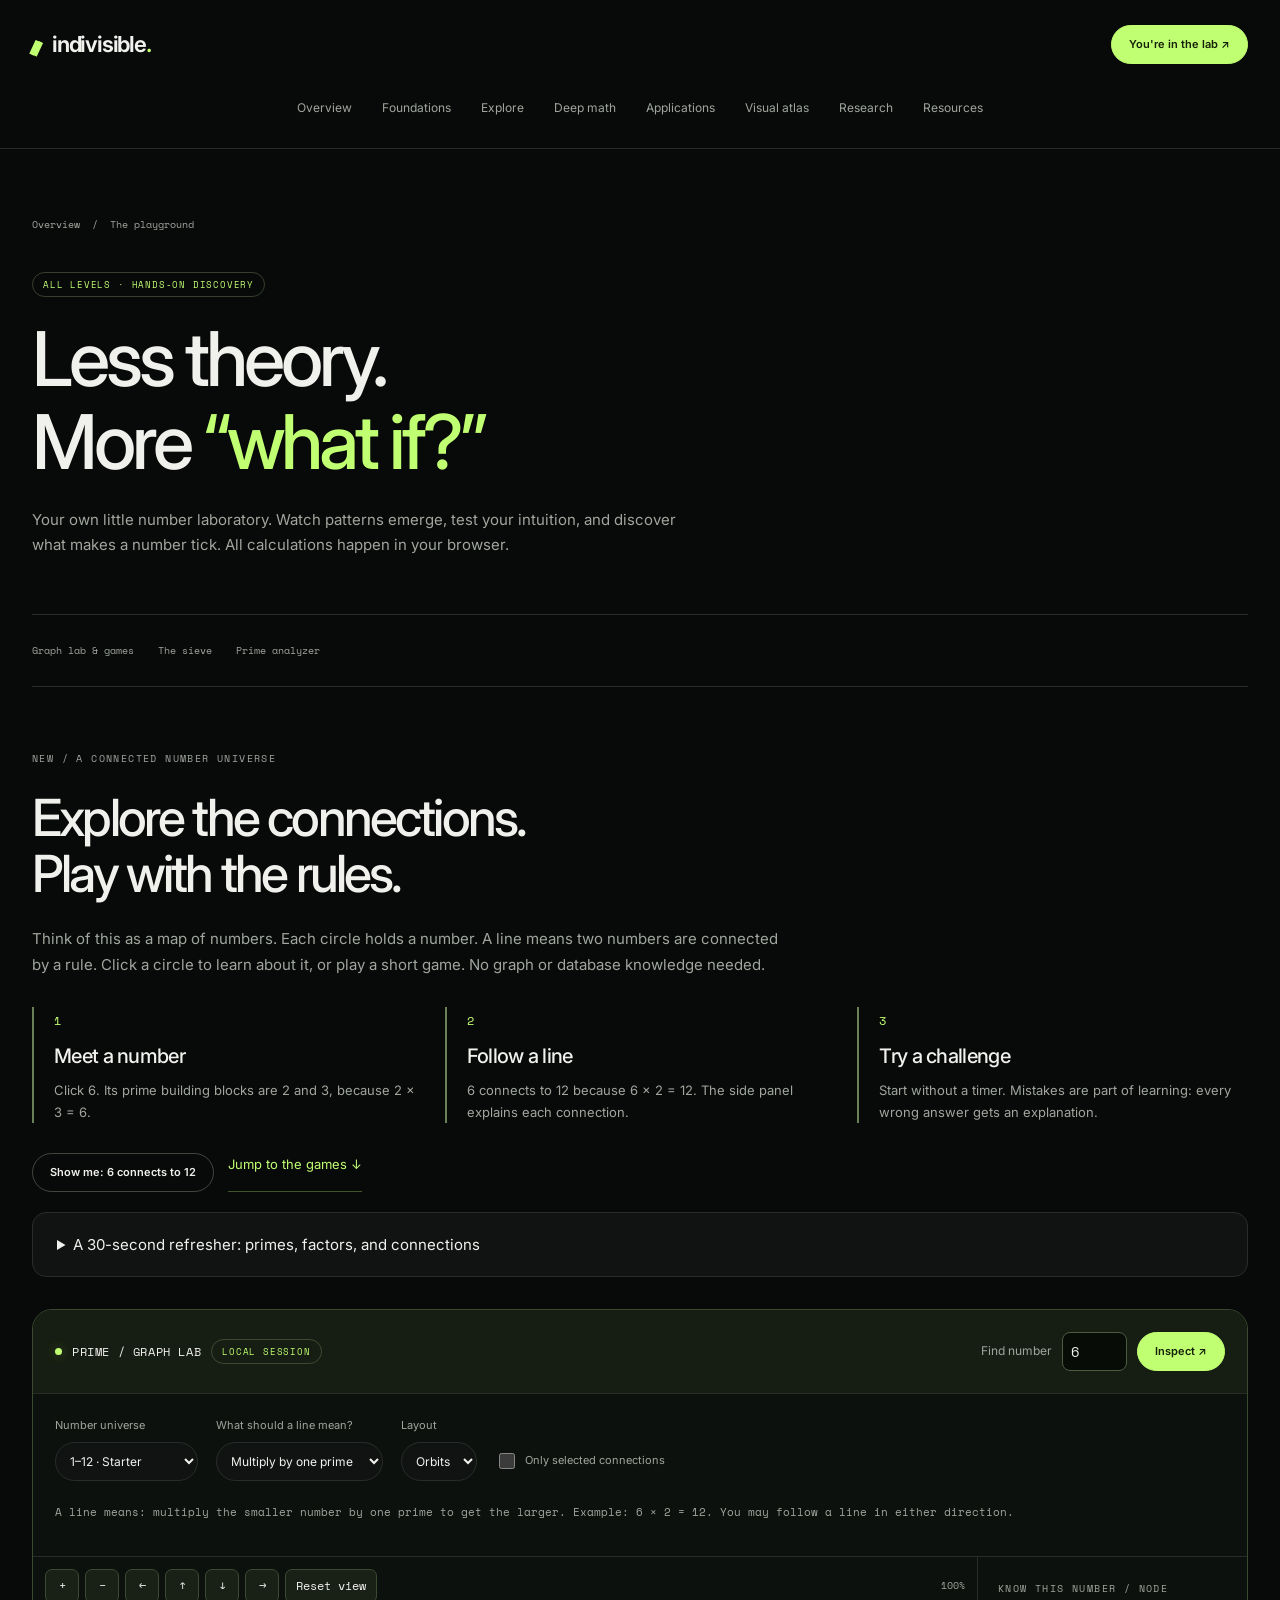
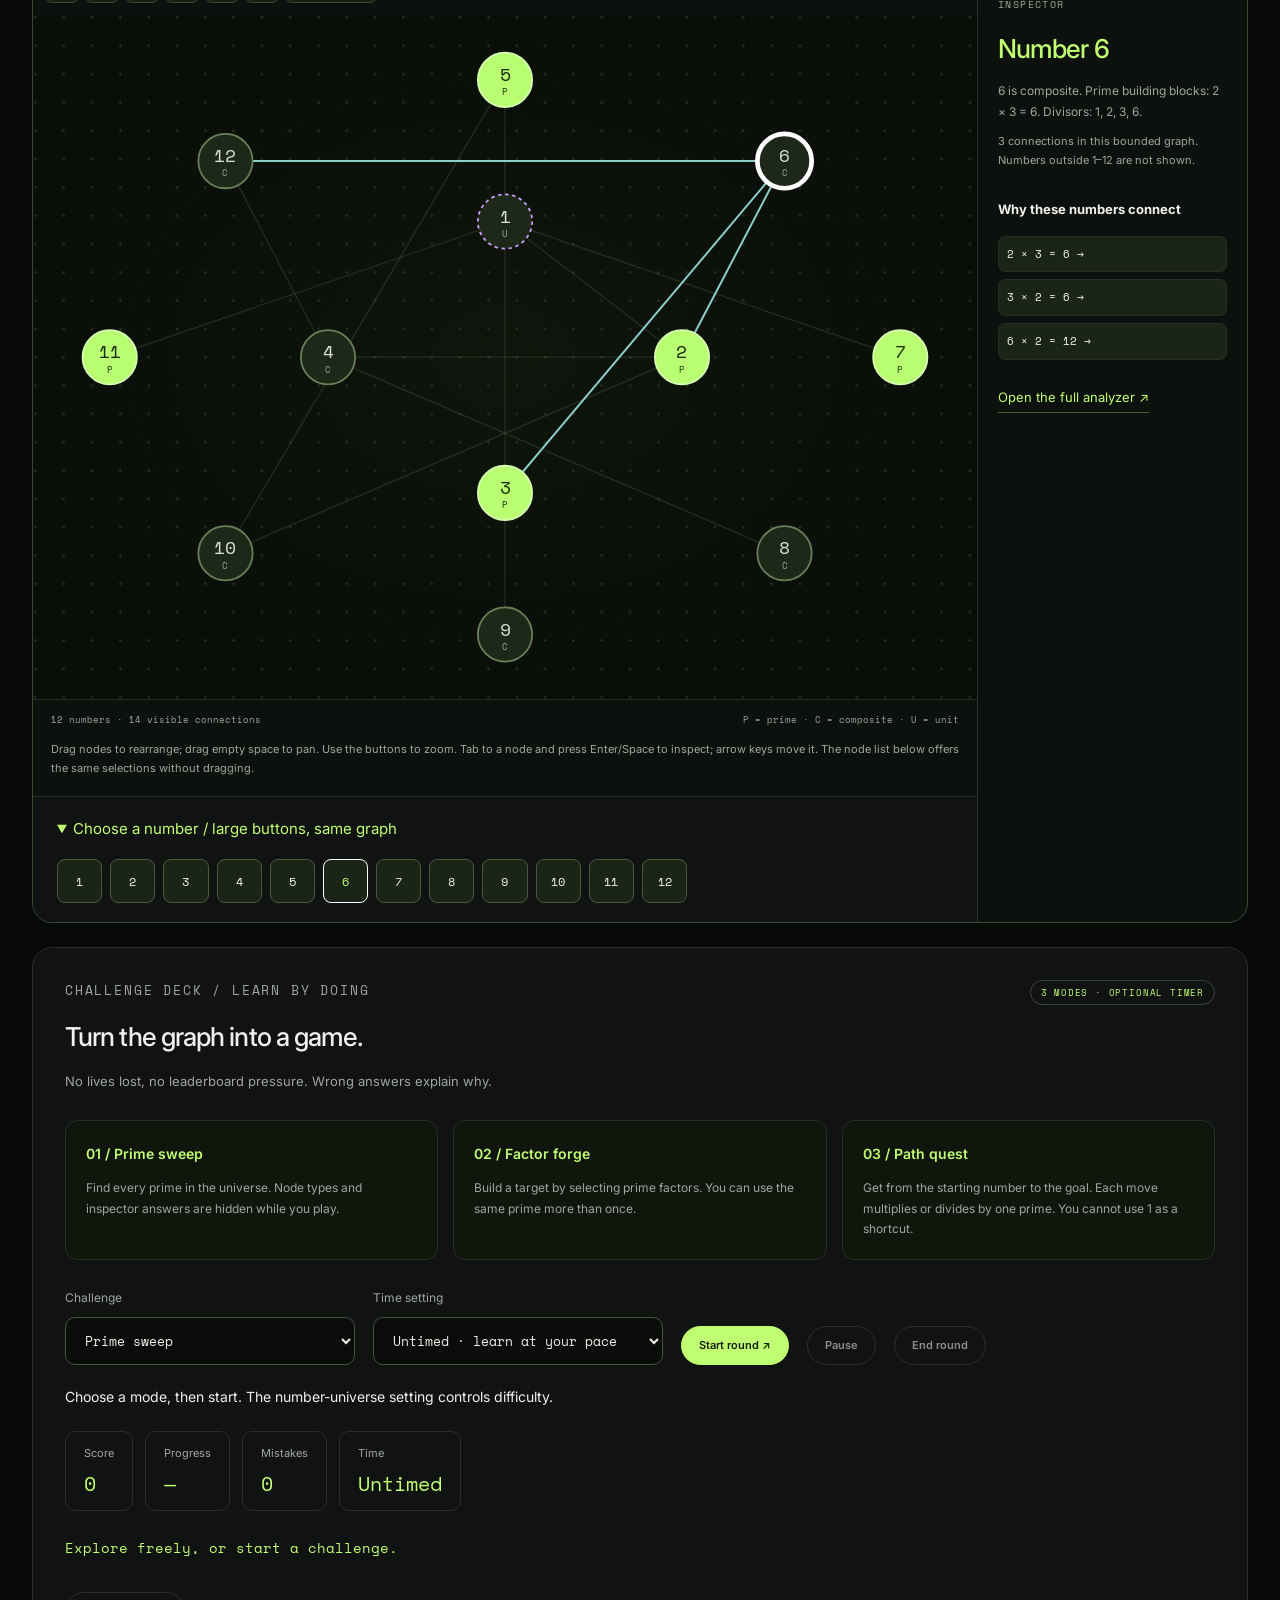
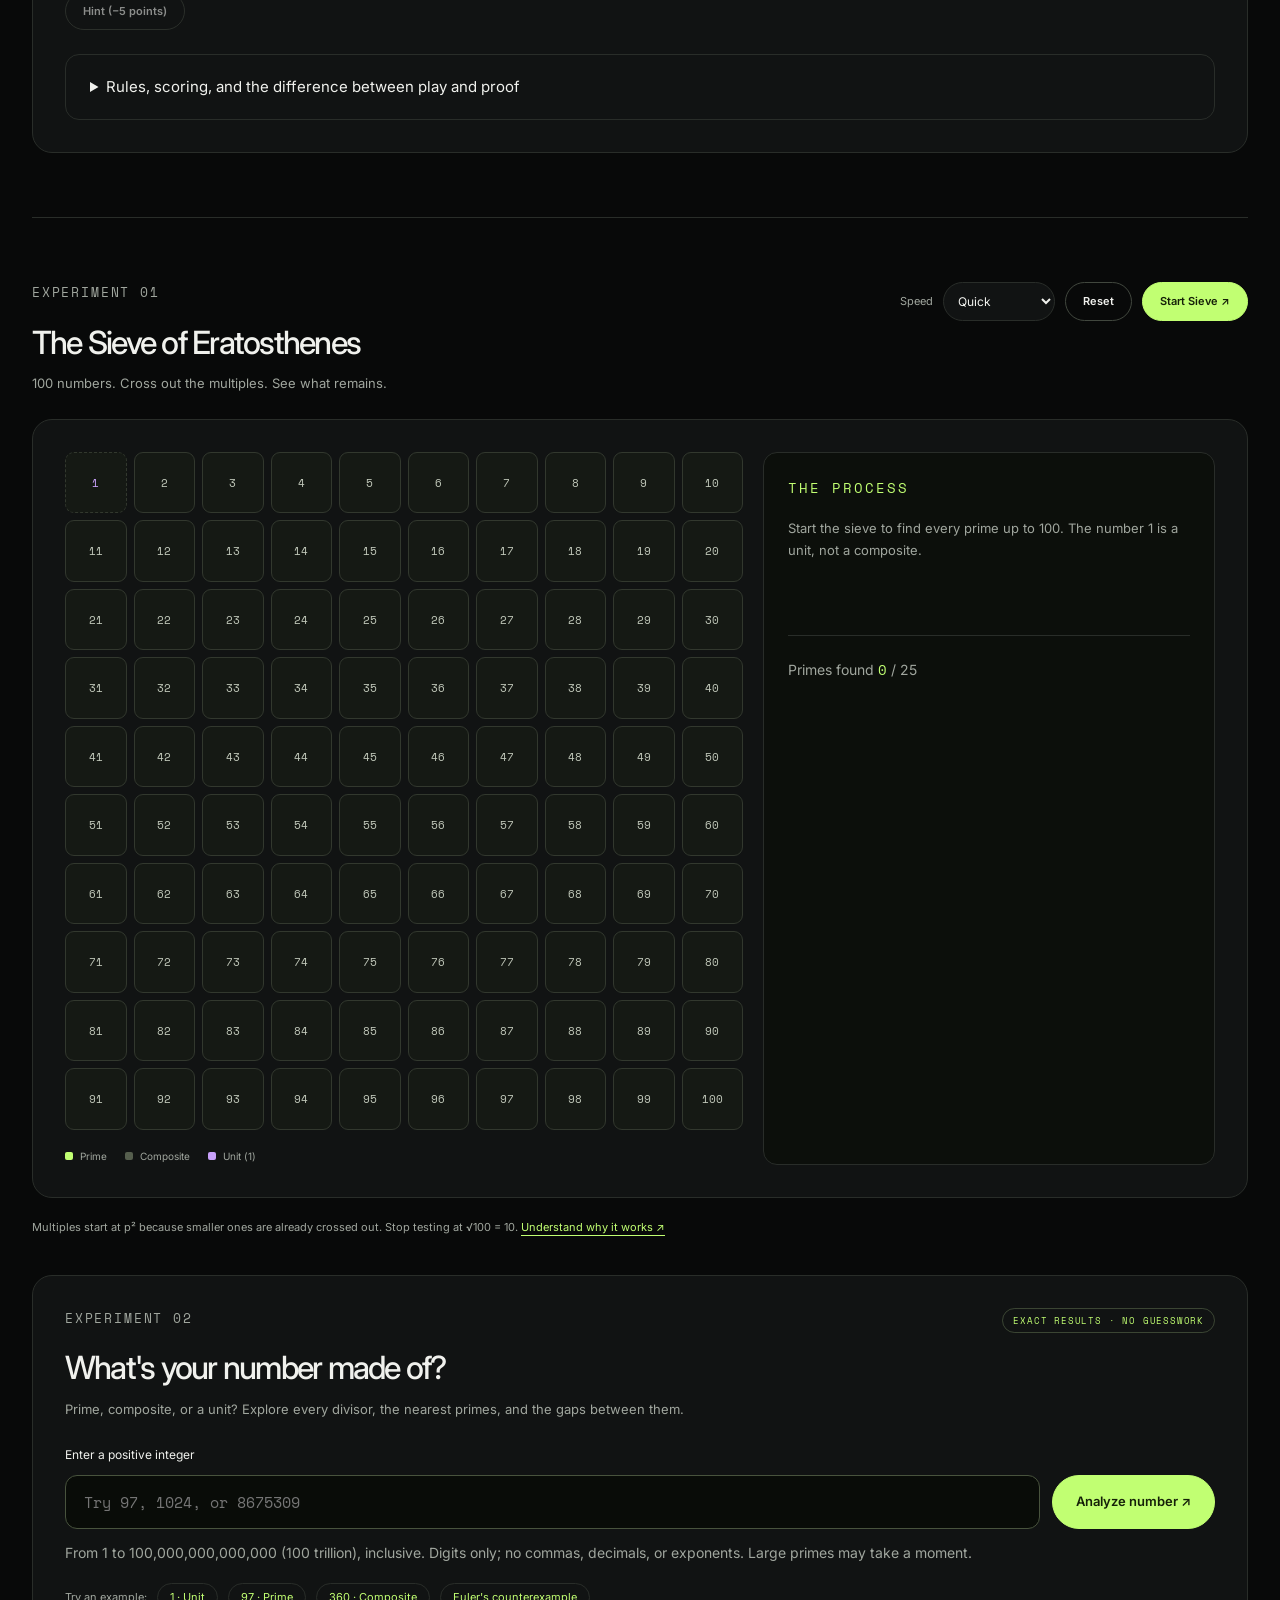
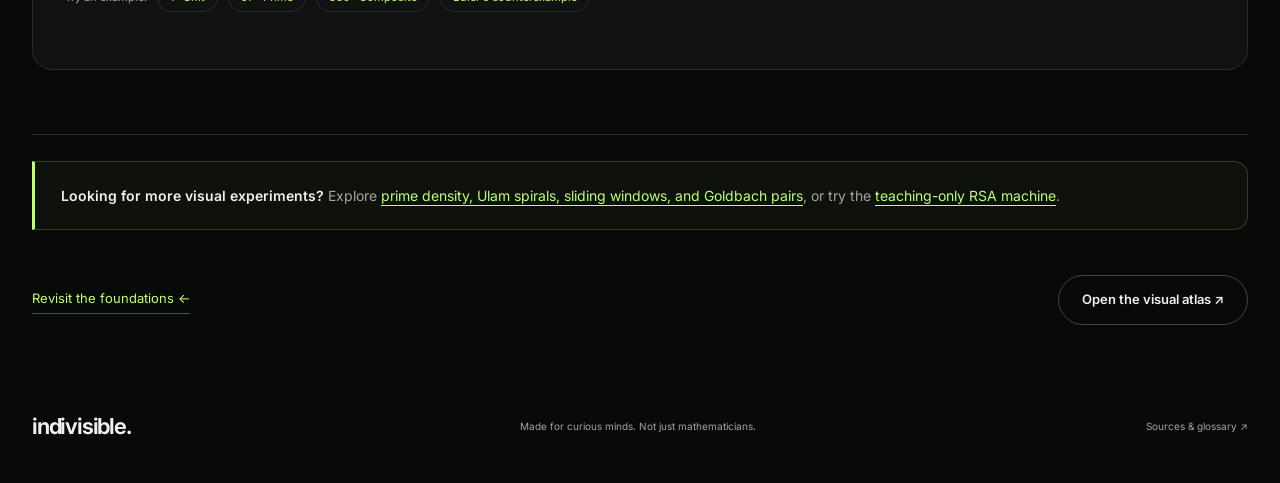
==== commit 25ea0358: "Add beginner-friendly graph playground and three learning games Introduce draggable number graphs, e" ====
--- a/docs/playground.html
+++ b/docs/playground.html
@@ -2,9 +2,10 @@
 <html lang="en">
 <head>
     <meta charset="UTF-8"><meta name="viewport" content="width=device-width, initial-scale=1.0">
-    <meta name="description" content="Explore an animated sieve and an exact prime analyzer with every divisor, nearest primes, and their gaps, for inputs up to 100 trillion.">
+    <meta name="description" content="Learn primes through an interactive number graph, prime-hunting and factor games, an animated sieve, and an exact analyzer with every divisor and neighboring primes.">
     <meta name="theme-color" content="#080909"><title>The Playground — Indivisible</title>
     <link rel="icon" type="image/svg+xml" href="assets/images/prism.svg"><link rel="stylesheet" href="assets/css/styles.css"><script src="scripts/math.js" defer></script><script src="scripts/app.js" defer></script>
+    <link rel="stylesheet" href="assets/css/graph-lab.css"><script src="scripts/graph-math.js" defer></script><script src="scripts/graph-lab.js" defer></script>
 </head>
 <body>
     <a class="skip-link" href="#main">Skip to content</a>
@@ -18,8 +19,76 @@
             <div class="breadcrumbs"><a href="index.html">Overview</a><span>/</span><span>The playground</span></div>
             <span class="pill">ALL LEVELS · HANDS-ON DISCOVERY</span><h1>Less theory.<br>More <span class="text-lime">“what if?”</span></h1><p>Your own little number laboratory. Watch patterns emerge, test your intuition, and discover what makes a number tick. All calculations happen in your browser.</p>
         </section>
-        <nav class="chapter-nav" aria-label="On this page"><a href="#interactive">01 / The sieve</a><a href="#analyzer">02 / Prime analyzer</a></nav>
+        <nav class="chapter-nav" aria-label="On this page"><a href="#graph-lab">Graph lab &amp; games</a><a href="#interactive">The sieve</a><a href="#analyzer">Prime analyzer</a></nav>
         <noscript><p class="callout">These interactive tools require JavaScript. You can still read the <a class="prose-link" href="explore.html#algorithms">step-by-step sieve explanation</a>.</p></noscript>
+        <section id="graph-lab" class="content-section" aria-labelledby="graphHeading">
+            <p class="eyebrow">New / A connected number universe</p><h2 id="graphHeading">Explore the connections.<br>Play with the rules.</h2>
+            <p class="lead">Think of this as a map of numbers. Each circle holds a number. A line means two numbers are connected by a rule. Click a circle to learn about it, or play a short game. No graph or database knowledge needed.</p>
+            <div class="graph-first-steps">
+                <div><span>1</span><h3>Meet a number</h3><p>Click 6. Its prime building blocks are 2 and 3, because 2 × 3 = 6.</p></div>
+                <div><span>2</span><h3>Follow a line</h3><p>6 connects to 12 because 6 × 2 = 12. The side panel explains each connection.</p></div>
+                <div><span>3</span><h3>Try a challenge</h3><p>Start without a timer. Mistakes are part of learning: every wrong answer gets an explanation.</p></div>
+            </div>
+            <div class="button-row"><button id="graphExample" type="button" class="button button-ghost button-small">Show me: 6 connects to 12</button><a class="text-link" href="#graphGameMode">Jump to the games ↓</a></div>
+            <details><summary>A 30-second refresher: primes, factors, and connections</summary><p>A <strong>factor</strong> divides a number without a remainder: 3 is a factor of 12 because 12 ÷ 3 = 4. A <strong>prime</strong> is a whole number greater than 1 whose only positive factors are 1 and itself, such as 2, 3, 5, and 7. A <strong>composite</strong> can be made by multiplying smaller numbers greater than 1: 12 = 2 × 2 × 3. The number 1 is neither.</p><p>On this map, a “node” just means a circle, and an “edge” just means a line. In the default view, a line connects numbers one prime multiplication apart. For example, 3 connects to 6 (multiply by 2), and 6 connects to 12 (multiply by 2 again).</p></details>
+            <div class="graph-workbench">
+                <div class="graph-toolbar">
+                    <div class="graph-brand"><span class="status-dot"></span> PRIME / GRAPH LAB <span class="pill">LOCAL SESSION</span></div>
+                    <form id="graphQuery" class="graph-query" novalidate><label for="graphNodeInput">Find number</label><input id="graphNodeInput" inputmode="numeric" type="text" value="6" aria-describedby="graphError" autocomplete="off"><button id="graphQueryAction" class="button button-small" type="submit">Inspect ↗</button></form>
+                </div>
+                <p id="graphError" class="error-message" role="alert"></p>
+                <div class="graph-settings">
+                    <label for="graphLimit">Number universe<select id="graphLimit"><option value="12" selected>1–12 · Starter</option><option value="24">1–24 · Explorer</option><option value="36">1–36 · Investigator</option><option value="48">1–48 · Expert</option></select></label>
+                    <label for="graphRelation">What should a line mean?<select id="graphRelation"><option value="factor">Multiply by one prime</option><option value="shared">Share a building block</option><option value="gap">Neighboring primes</option></select></label>
+                    <label for="graphLayout">Layout<select id="graphLayout"><option value="orbit">Orbits</option><option value="grid">Grid</option></select></label>
+                    <label for="graphNeighborhood" class="graph-check"><input id="graphNeighborhood" type="checkbox"> Only selected connections</label>
+                </div>
+                <p id="graphRelationNote" class="graph-description"></p>
+                <div class="graph-layout">
+                    <div class="graph-canvas-panel">
+                        <div id="graphGameHud" class="graph-game-hud" hidden><strong id="graphHudObjective"></strong><p id="graphHudFeedback"></p><div><span id="graphHudScore"></span><span id="graphHudTime"></span><a href="#graphGameMode">Game controls ↓</a></div></div>
+                        <div class="graph-view-controls" role="group" aria-label="Graph viewport controls">
+                            <button type="button" id="graphZoomIn" aria-label="Zoom in">+</button><button type="button" id="graphZoomOut" aria-label="Zoom out">−</button>
+                            <button type="button" id="graphLeft" aria-label="Pan left">←</button><button type="button" id="graphUp" aria-label="Pan up">↑</button><button type="button" id="graphDown" aria-label="Pan down">↓</button><button type="button" id="graphRight" aria-label="Pan right">→</button>
+                            <button type="button" id="graphResetView">Reset view</button><span id="graphZoomLabel">100%</span>
+                        </div>
+                        <svg id="graphCanvas" viewBox="0 0 800 580" role="group" aria-label="Interactive number relationship graph" aria-describedby="graphHelp">
+                            <defs><pattern id="graphDots" width="24" height="24" patternUnits="userSpaceOnUse"><circle cx="2" cy="2" r="1" fill="#2b3526"></circle></pattern></defs>
+                            <rect width="800" height="580" fill="url(#graphDots)"></rect>
+                            <g id="graphScene"><g id="graphEdges" aria-hidden="true"></g><g id="graphNodes"></g></g>
+                        </svg>
+                        <div class="graph-canvas-footer"><span id="graphStats"></span><span id="graphLegend">P = prime · C = composite · U = unit</span></div>
+                        <p id="graphHelp" class="helper-text">Drag nodes to rearrange; drag empty space to pan. Use the buttons to zoom. Tab to a node and press Enter/Space to inspect; arrow keys move it. The node list below offers the same selections without dragging.</p>
+                        <details class="graph-node-details" open><summary>Choose a number / large buttons, same graph</summary><div id="graphNodeList" class="graph-node-list" role="group" aria-label="Select any node in the graph"></div></details>
+                    </div>
+                    <aside class="graph-inspector" aria-labelledby="graphInspectorHeading">
+                        <p class="eyebrow">Know this number / Node inspector</p><h3 id="graphInspectorHeading">Select a number</h3>
+                        <p id="graphNodeDetails"></p><p id="graphSelectionStatus" class="helper-text" role="status"></p>
+                        <h4>Why these numbers connect</h4><div id="graphConnections" class="graph-connections"></div>
+                        <a class="text-link" href="#analyzer">Open the full analyzer ↗</a>
+                    </aside>
+                </div>
+            </div>
+            <div class="graph-arcade panel">
+                <div class="lab-toolbar"><div><p class="eyebrow">Challenge deck / Learn by doing</p><h3>Turn the graph into a game.</h3><p>No lives lost, no leaderboard pressure. Wrong answers explain why.</p></div><span class="pill">3 MODES · OPTIONAL TIMER</span></div>
+                <div class="graph-game-cards">
+                    <div><strong>01 / Prime sweep</strong><p>Find every prime in the universe. Node types and inspector answers are hidden while you play.</p></div>
+                    <div><strong>02 / Factor forge</strong><p>Build a target by selecting prime factors. You can use the same prime more than once.</p></div>
+                    <div><strong>03 / Path quest</strong><p>Get from the starting number to the goal. Each move multiplies or divides by one prime. You cannot use 1 as a shortcut.</p></div>
+                </div>
+                <div class="lesson-controls">
+                    <label for="graphGameMode">Challenge<select id="graphGameMode"><option value="sweep">Prime sweep</option><option value="forge">Factor forge</option><option value="path">Path quest</option></select></label>
+                    <label for="graphTimer">Time setting<select id="graphTimer"><option value="0">Untimed · learn at your pace</option><option value="60">60-second challenge</option><option value="120">120-second challenge</option></select></label>
+                    <button type="button" id="graphStartGame" class="button button-small">Start round ↗</button><button type="button" id="graphPauseGame" class="button button-ghost button-small" disabled>Pause</button><button type="button" id="graphEndGame" class="button button-ghost button-small" disabled>End round</button>
+                </div>
+                <p id="graphGameObjective" class="graph-objective">Choose a mode, then start. The number-universe setting controls difficulty.</p>
+                <div class="graph-scoreboard"><span>Score <strong id="graphScore">0</strong></span><span>Progress <strong id="graphProgress">—</strong></span><span>Mistakes <strong id="graphMistakes">0</strong></span><span>Time <strong id="graphTime">Untimed</strong></span></div>
+                <p id="graphGameFeedback" class="lesson-summary" role="status" aria-live="polite">Explore freely, or start a challenge.</p>
+                <p id="graphGameTrail" class="prime-range"></p>
+                <button type="button" id="graphHint" class="button button-ghost button-small" disabled>Hint (−5 points)</button>
+                <details><summary>Rules, scoring, and the difference between play and proof</summary><p>Each new prime or accepted factor earns 10 points; completing a round earns 100. Mistakes and hints cost 5 points, with a minimum score of zero. Path quests score only on completion: 100 minus penalties and 5 per move beyond the shortest route. Revisiting nodes cannot farm points. Re-selecting a collected prime or your current path node has no penalty.</p><p>The optional countdown pauses when you pause the game or leave the browser tab. Paused and ended rounds cannot accept moves. Starting again creates a fresh round; factor targets and path routes rotate. Scores stay in this tab only. These finite games teach definitions and relationships, not proofs of infinite conjectures.</p></details>
+            </div>
+        </section>
         <section id="interactive" class="content-section">
             <div class="lab-toolbar"><div><p class="eyebrow">Experiment 01</p><h2>The Sieve of Eratosthenes</h2><p>100 numbers. Cross out the multiples. See what remains.</p></div><div class="lab-controls"><label for="sieveSpeed">Speed</label><select id="sieveSpeed"><option value="200">Step by step</option><option value="55" selected>Quick</option><option value="0">Instant</option></select><button type="button" id="resetBtn" class="button button-ghost button-small">Reset</button><button type="button" id="startBtn" class="button button-small">Start Sieve ↗</button></div></div>
             <div class="panel">
--- a/docs/assets/css/graph-lab.css
+++ b/docs/assets/css/graph-lab.css
@@ -0,0 +1,80 @@
+.graph-workbench { border: 1px solid #3a4930; border-radius: 20px; background: #0d110d; overflow: hidden; margin-top: 32px; }
+.graph-first-steps { display: grid; grid-template-columns: repeat(3, minmax(0, 1fr)); gap: 22px; margin: 30px 0; }
+.graph-first-steps > div { border-left: 2px solid #698159; padding-left: 20px; }
+.graph-first-steps span { font: 12px var(--mono); color: var(--lime); }
+.graph-first-steps h3 { font-size: 20px; margin: 12px 0; }
+.graph-first-steps p { font-size: 13px; }
+.graph-toolbar { display: flex; align-items: center; justify-content: space-between; flex-wrap: wrap; gap: 20px; padding: 22px; border-bottom: 1px solid var(--line); background: #161d12; }
+.graph-brand { font: 12px var(--mono); letter-spacing: .05em; display: flex; align-items: center; gap: 10px; flex-wrap: wrap; }
+.graph-brand .status-dot { margin: 0; }
+.graph-query { display: flex; align-items: center; gap: 10px; }
+.graph-query label { font-size: 12px; color: var(--muted); }
+.graph-query input { width: 65px; border: 1px solid #4d5b42; border-radius: 8px; padding: 8px; background: #080c06; color: var(--text); font: 14px var(--mono); }
+#graphError:not(:empty) { padding: 14px 22px; border-bottom: 1px solid #85574c; }
+.graph-settings { display: flex; align-items: end; gap: 18px; flex-wrap: wrap; padding: 22px 22px 10px; }
+.graph-settings label { display: flex; flex-direction: column; gap: 7px; font-size: 11px; color: var(--muted); }
+.graph-settings .graph-check { flex-direction: row; align-items: center; padding-bottom: 9px; }
+.graph-check input { accent-color: var(--lime); width: 16px; height: 16px; }
+.graph-description { font: 11px/1.8 var(--mono); padding: 12px 22px 20px; min-height: 65px; }
+.graph-layout { display: grid; grid-template-columns: minmax(0, 1fr) 270px; border-top: 1px solid var(--line); }
+.graph-canvas-panel { min-width: 0; position: relative; }
+.graph-game-hud { padding: 18px; border-bottom: 1px solid #465e34; background: #1b2812; }
+.graph-game-hud strong { display: block; color: var(--lime); font-size: 14px; }
+.graph-game-hud p { margin-top: 10px; font-size: 13px; color: #d8e5d0; }
+.graph-game-hud > div { display: flex; flex-wrap: wrap; gap: 18px; margin-top: 12px; font: 11px var(--mono); }
+.graph-game-hud a { margin-left: auto; text-decoration: underline; color: var(--lime); }
+.graph-view-controls { display: flex; align-items: center; flex-wrap: wrap; gap: 6px; padding: 12px; }
+.graph-view-controls button { background: #192015; border: 1px solid #3d4a33; border-radius: 7px; min-width: 34px; min-height: 34px; padding: 5px 10px; font: 12px var(--mono); }
+.graph-view-controls button:hover { background: #304123; }
+#graphZoomLabel { font: 10px var(--mono); color: var(--muted); margin-left: auto; }
+#graphCanvas { width: 100%; height: auto; display: block; background: radial-gradient(ellipse at center, #20341830, transparent 70%), #0a0e09; touch-action: none; cursor: grab; }
+#graphCanvas.is-dragging { cursor: grabbing; }
+.graph-edge { stroke: #506347; stroke-width: 1.3; opacity: .35; vector-effect: non-scaling-stroke; }
+.graph-edge.is-connected { stroke: var(--cyan); opacity: .9; stroke-width: 2; }
+.graph-edge.is-route { stroke: var(--purple); opacity: 1; stroke-width: 3; }
+.graph-node { cursor: pointer; outline: none; }
+.graph-node circle { fill: #1e2819; stroke: #698159; stroke-width: 1.5; }
+.graph-node text { fill: #d6e0ce; font: 15px var(--mono); text-anchor: middle; pointer-events: none; }
+.graph-node .node-type { font-size: 8px; fill: #a0ae96; }
+.graph-node.is-prime circle { fill: #baff72; stroke: #d6ffb4; }
+.graph-node.is-prime text { fill: #182c0b; }
+.graph-node.is-unit circle { stroke: var(--purple); stroke-dasharray: 3 3; }
+.graph-node.is-selected circle, .graph-node:focus circle { stroke: #fff; stroke-width: 4; }
+.graph-node.is-goal circle { stroke: var(--purple); stroke-width: 4; }
+.graph-node.is-collected circle { fill: #99e3e1; stroke: #e6ffff; }
+.graph-node.is-collected text { fill: #102b28; }
+.graph-node.is-dim { opacity: .25; }
+.graph-canvas-footer { display: flex; gap: 10px; flex-wrap: wrap; justify-content: space-between; padding: 12px 18px; font: 9px/1.8 var(--mono); color: var(--muted); border-top: 1px solid var(--line); }
+#graphHelp { padding: 0 18px 18px; }
+.graph-inspector { border-left: 1px solid var(--line); padding: 24px 20px; min-width: 0; }
+.graph-inspector h3 { color: var(--lime); margin-bottom: 18px; }
+.graph-inspector h4 { margin-top: 28px; font-size: 13px; }
+#graphNodeDetails { font-size: 12px; overflow-wrap: anywhere; }
+#graphSelectionStatus { margin-top: 10px; }
+.graph-connections { display: grid; gap: 7px; max-height: 255px; overflow-y: auto; margin: 16px 0 24px; }
+.graph-connections button { background: #1b2517; border: 1px solid var(--line); color: var(--text); font: 11px/1.7 var(--mono); padding: 8px; border-radius: 7px; text-align: left; }
+.graph-node-details { margin: 0; border: 0; border-top: 1px solid var(--line); border-radius: 0; }
+.graph-node-list { display: grid; grid-template-columns: repeat(auto-fill, minmax(45px, 1fr)); gap: 8px; }
+.graph-node-list button { border: 1px solid #4a5b3b; border-radius: 8px; min-height: 44px; padding: 10px 5px; background: #1b2517; font: 12px var(--mono); }
+.graph-node-list button[aria-pressed="true"] { border-color: white; color: var(--lime); }
+.graph-arcade { margin-top: 24px; }
+.graph-game-cards { display: grid; grid-template-columns: repeat(3, minmax(0, 1fr)); gap: 15px; margin: 28px 0; }
+.graph-game-cards > div { border: 1px solid var(--line); border-radius: 12px; padding: 20px; background: #10160c; }
+.graph-game-cards strong { color: var(--lime); font-size: 14px; }
+.graph-game-cards p { margin-top: 12px; font-size: 12px; }
+.graph-objective { color: var(--text); font-size: 16px; }
+.graph-scoreboard { display: flex; flex-wrap: wrap; gap: 12px; margin: 22px 0; }
+.graph-scoreboard > span { padding: 12px 18px; border: 1px solid var(--line); border-radius: 10px; color: var(--muted); font-size: 11px; }
+.graph-scoreboard strong { display: block; font: 20px var(--mono); color: var(--lime); margin-top: 7px; }
+#graphGameTrail { margin: 15px 0; max-height: 110px; overflow-y: auto; overflow-wrap: anywhere; }
+.graph-arcade details { margin-top: 24px; }
+@media (max-width: 1000px) { .graph-layout { grid-template-columns: 1fr; } .graph-inspector { border-left: 0; border-top: 1px solid var(--line); } .graph-connections { grid-template-columns: repeat(auto-fit, minmax(150px, 1fr)); } }
+@media (max-width: 760px) { .graph-game-cards, .graph-first-steps { grid-template-columns: 1fr; } .graph-toolbar, .graph-settings { padding: 16px; } .graph-query { flex-wrap: wrap; } .graph-settings label { flex: 1 1 140px; } .graph-scoreboard > span { flex: 1 1 100px; } .graph-brand { font-size: 10px; } #graphCanvas { min-height: 300px; } }
+@media (max-width: 760px) {
+    .graph-node circle { r: 40px; }
+    .graph-node text { font-size: 30px; }
+    .graph-node .node-type { font-size: 14px; transform: translateY(6px); }
+    #graphCanvas[data-dense="true"] .graph-node circle { r: 25px; }
+    #graphCanvas[data-dense="true"] .graph-node text { font-size: 24px; }
+    #graphCanvas[data-dense="true"] .graph-node .node-type { font-size: 11px; transform: translateY(3px); }
+}
